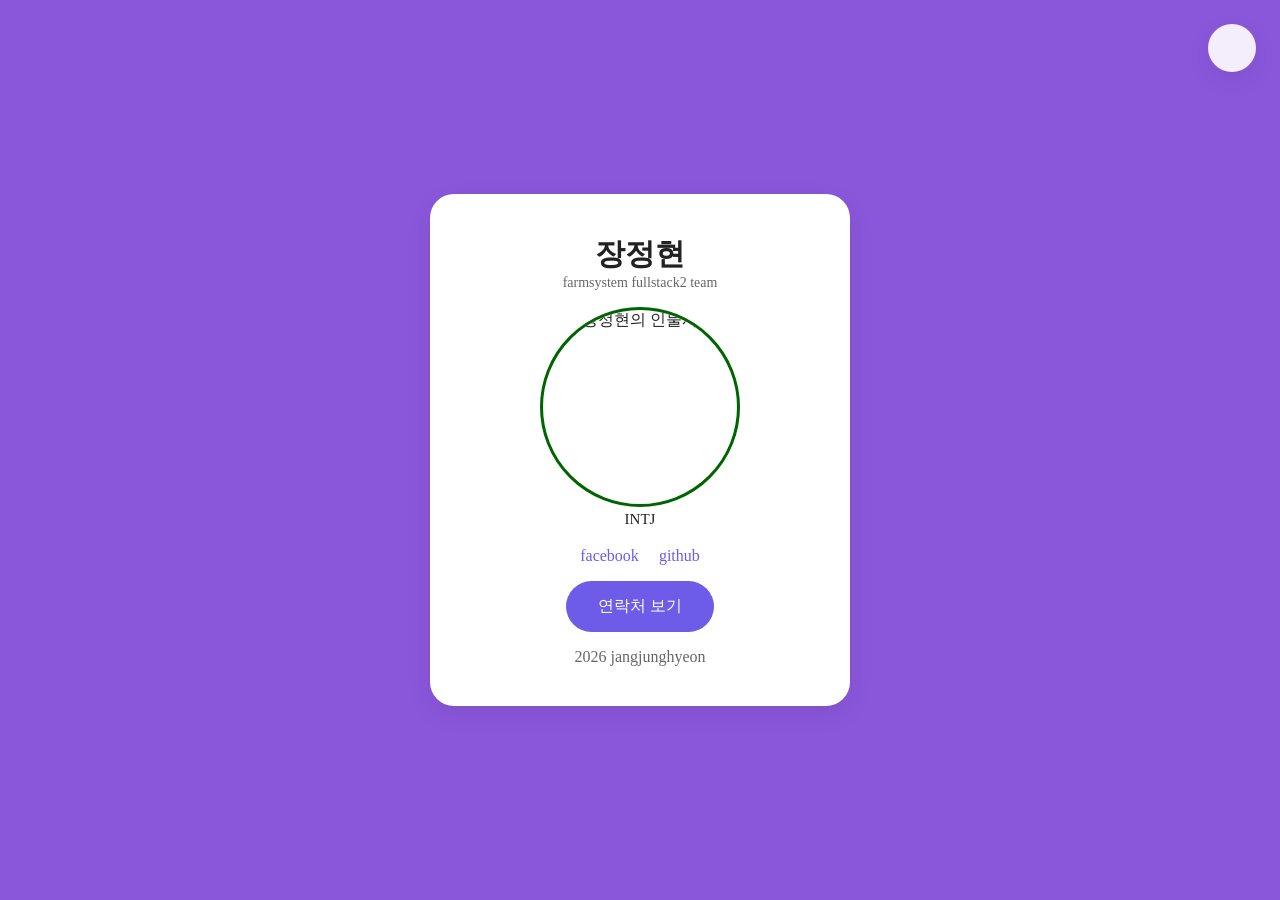
==== index.html @ 6a8e813a "0807-5" ====
<!DOCTYPE html>
<html lang="ko">
<head>
    <meta charset="UTF-8">
    <meta name="viewport" content="width=device-width, initial-scale=1.0">
    <title>장정현</title>
    <link rel="preconnect" href="https://fonts.googleapis.com">
    <link rel="preconnect" href="https://fonts.gstatic.com" crossorigin>
    <link href="https://fonts.googleapis.com/css2?family=Do+Hyeon&display=swap" rel="stylesheet">
    <link rel="stylesheet" href="style.css">
    <script src="https://kit.fontawesome.com/213cca295a.js" crossorigin="anonymous"></script>
</head>
<body>
    <button class="theme-btn" id="themeBtn" type="button" aria-label="다크모드 전환">
        <i class="fa-solid fa-moon" id="themeIcon"></i>
    </button>

    <main class="card">
        <header>
            <h1>장정현</h1>
            <p class="role">farmsystem fullstack2 team</p>
            <img src="https://avatars.githubusercontent.com/u/267660619?s=400&u=613a2b1f85c1d7637e55c83d1076c1d41c4d4c1c&v=4" alt="장정현의 인물사진" width="200" height="200">
        </header>
        <section class="bio">
            <p>INTJ</p>
        </section>

        <nav class="links">
            <a href="https://www.facebook.com/profile.php?id=100023778472588"><i class="fa-brands fa-facebook"></i> facebook</a>
            <a href="https://github.com/cheerbeershot"><i class="fa-brands fa-github"></i> github</a>
        </nav>

        <p><button class="btn" id="contanctBtn">연락처 보기</button></p>
        <footer> 2026 jangjunghyeon </footer>
    </main>

    <div class="modal" id="modal">
        <div class="modal__box">
            <h2>연락처</h2>
            <p>jhsimon7@gdu.ac.kr</p>
            <button id="closeBtn">닫기</button>
        </div>
    </div>

    <script src="script.js"></script>
</body>
</html>
---- style.css ----
/* 기본 여백·박스 모델 초기화 */
* {
  box-sizing: border-box;
  margin: 0;
  padding: 0;
}

/* 브랜드·배경·텍스트 색을 변수로 한곳에 모음 */
:root {
  --brand: #6C5CE7;
  --brand-hover: #4834d4;
  --text: #222222;
  --muted: #666666;
  --bg: #8a57db;
  --card-bg: #ffffff;
  --shadow: 0 8px 24px rgba(0, 0, 0, 0.08);
  --modal-bg: #ffffff;
  --theme-btn-bg: rgba(255, 255, 255, 0.9);
  --theme-btn-color: #222222;
}

/* 다크모드 색 변수 */
html.dark {
  --brand: #a29bfe;
  --brand-hover: #dfe6e9;
  --text: #f5f5f7;
  --muted: #b2bec3;
  --bg: #1a1a2e;
  --card-bg: #16213e;
  --shadow: 0 12px 40px rgba(0, 0, 0, 0.45);
  --modal-bg: #0f3460;
  --theme-btn-bg: rgba(22, 33, 62, 0.95);
  --theme-btn-color: #f5f5f7;
}

/* 페이지 배경·기본 글자색, 카드를 화면 가운데에 배치 */
body {
  background-color: var(--bg);
  color: var(--text);
  min-height: 100vh;
  display: flex;
  justify-content: center;
  align-items: center;
  transition: background-color 0.45s ease, color 0.45s ease;
}

/* 다크모드 토글 버튼 */
.theme-btn {
  position: fixed;
  top: 24px;
  right: 24px;
  z-index: 100;
  width: 48px;
  height: 48px;
  border: none;
  border-radius: 50%;
  background: var(--theme-btn-bg);
  color: var(--theme-btn-color);
  box-shadow: var(--shadow);
  cursor: pointer;
  font-size: 18px;
  transition: transform 0.35s ease, background-color 0.45s ease, color 0.45s ease, box-shadow 0.35s ease;
}

.theme-btn:hover {
  transform: scale(1.08) rotate(12deg);
}

.theme-btn.is-spinning i {
  animation: iconFlip 0.45s ease;
}

@keyframes iconFlip {
  from {
    transform: rotate(-90deg) scale(0.6);
    opacity: 0;
  }
  to {
    transform: rotate(0) scale(1);
    opacity: 1;
  }
}

/* 이름(제목) 글자 위계 */
h1 {
  font-size: 30px;
  font-weight: 700;
  animation: fadeUp 0.6s ease both;
  animation-delay: 0.1s;
}

/* 역할·한줄 소개: 작게, 흐린색 */
.role {
  font-size: 14px;
  color: var(--muted);
  transition: color 0.45s ease;
  animation: fadeUp 0.6s ease both;
  animation-delay: 0.2s;
}

/* h1, role, 프로필 사진 가운데 정렬 */
header {
  text-align: center;
}

/* 자기소개 본문 글자 크기·줄간격 */
.bio {
  font-size: 15px;
  line-height: 1.6;
  text-align: center;
  animation: fadeUp 0.6s ease both;
  animation-delay: 0.35s;
}

/* 자기소개 카드: 흰 배경, 여백, 둥근 모서리, 은은한 그림자 + 등장 애니메이션 */
.card {
  width: 100%;
  max-width: 420px;
  background-color: var(--card-bg);
  padding: 40px 32px;
  border-radius: 24px;
  box-shadow: var(--shadow);
  animation: cardIn 0.7s cubic-bezier(0.22, 1, 0.36, 1) both;
  transition: background-color 0.45s ease, box-shadow 0.45s ease, transform 0.35s ease;
}

.card:hover {
  transform: translateY(-4px);
  box-shadow: 0 18px 40px rgba(0, 0, 0, 0.18);
}

html.dark .card:hover {
  box-shadow: 0 18px 48px rgba(108, 92, 231, 0.25);
}

/* 페이지 진입 시 카드가 아래에서 부드럽게 올라오며 나타남 */
@keyframes cardIn {
  from {
    opacity: 0;
    transform: translateY(28px) scale(0.96);
  }
  to {
    opacity: 1;
    transform: translateY(0) scale(1);
  }
}

@keyframes fadeUp {
  from {
    opacity: 0;
    transform: translateY(12px);
  }
  to {
    opacity: 1;
    transform: translateY(0);
  }
}

/* 프로필 사진: 원형 + 진초록 테두리 */
header img {
  display: block;
  width: 200px;
  height: 200px;
  margin: 16px auto 0;
  border-radius: 50%;
  border: 3px solid #006400;
  object-fit: cover;
  animation: fadeUp 0.6s ease both;
  animation-delay: 0.28s;
  transition: transform 0.4s cubic-bezier(0.22, 1, 0.36, 1), box-shadow 0.4s ease, border-color 0.45s ease;
}

header img:hover {
  transform: scale(1.05) rotate(-2deg);
  box-shadow: 0 12px 28px rgba(0, 100, 0, 0.35);
}

html.dark header img {
  border-color: #00cec9;
}

html.dark header img:hover {
  box-shadow: 0 12px 28px rgba(0, 206, 201, 0.35);
}

/* 링크에 브랜드색 적용 + 가로 한 줄 배치 */
.links {
  color: var(--brand);
  display: flex;
  flex-direction: row;
  justify-content: center;
  gap: 20px;
  margin-top: 16px;
  animation: fadeUp 0.6s ease both;
  animation-delay: 0.42s;
}

/* 링크 밑줄 제거 + hover 색 변화 */
.links a {
  text-decoration: none;
  color: var(--brand);
  transition: color 0.2s ease, transform 0.25s ease;
}

.links a:hover {
  color: var(--brand-hover);
  transform: translateY(-2px);
}

/* 연락처 버튼: 브랜드색, 카드와 비슷한 둥근 모서리 */
.btn {
  color: #ffffff;
  background-color: var(--brand);
  border: none;
  border-radius: 999px;
  padding: 15px 32px;
  font-family: inherit;
  font-size: 16px;
  cursor: pointer;
  margin: 16px 0;
  transition: background-color 0.2s ease, transform 0.15s ease, box-shadow 0.15s ease;
  animation: fadeUp 0.6s ease both;
  animation-delay: 0.5s;
}

.btn:hover {
  background-color: var(--brand-hover);
  transform: translateY(-2px);
  box-shadow: 0 10px 24px rgba(108, 92, 231, 0.35);
}

/* 연락처 버튼 줄 가운데 정렬 */
.card > p {
  text-align: center;
}

/* footer 가운데 정렬 */
footer {
  text-align: center;
  color: var(--muted);
  transition: color 0.45s ease;
  animation: fadeUp 0.6s ease both;
  animation-delay: 0.58s;
}

/* 글자 선택 시 브랜드색 하이라이트 */
::selection {
  background-color: var(--brand);
  color: #ffffff;
}

/* 모달 오버레이: 기본은 숨김, 열릴 때 부드럽게 나타남 */
.modal {
  position: fixed;
  inset: 0;
  display: flex;
  justify-content: center;
  align-items: center;
  background: rgba(0, 0, 0, 0.5);
  opacity: 0;
  visibility: hidden;
  pointer-events: none;
  transition: opacity 0.3s ease, visibility 0.3s ease;
}

/* 모달 열림 상태 */
.modal.is-open {
  opacity: 1;
  visibility: visible;
  pointer-events: auto;
}

/* 모달 내용 박스 */
.modal__box {
  background: var(--modal-bg);
  color: var(--text);
  padding: 32px;
  border-radius: 20px;
  transform: translateY(16px) scale(0.94);
  transition: transform 0.35s cubic-bezier(0.22, 1, 0.36, 1), background-color 0.45s ease, color 0.45s ease;
  text-align: center;
}

/* 열릴 때 박스가 살짝 올라오며 확대 */
.modal.is-open .modal__box {
  transform: translateY(0) scale(1);
}

/* 모달 닫기 버튼 */
#closeBtn {
  display: block;
  margin: 16px auto 0;
  color: #ffffff;
  background-color: var(--brand);
  border: none;
  border-radius: 999px;
  padding: 10px 20px;
  font-family: inherit;
  cursor: pointer;
  transition: background-color 0.2s ease, transform 0.2s ease;
}

#closeBtn:hover {
  background-color: var(--brand-hover);
  transform: translateY(-2px);
}
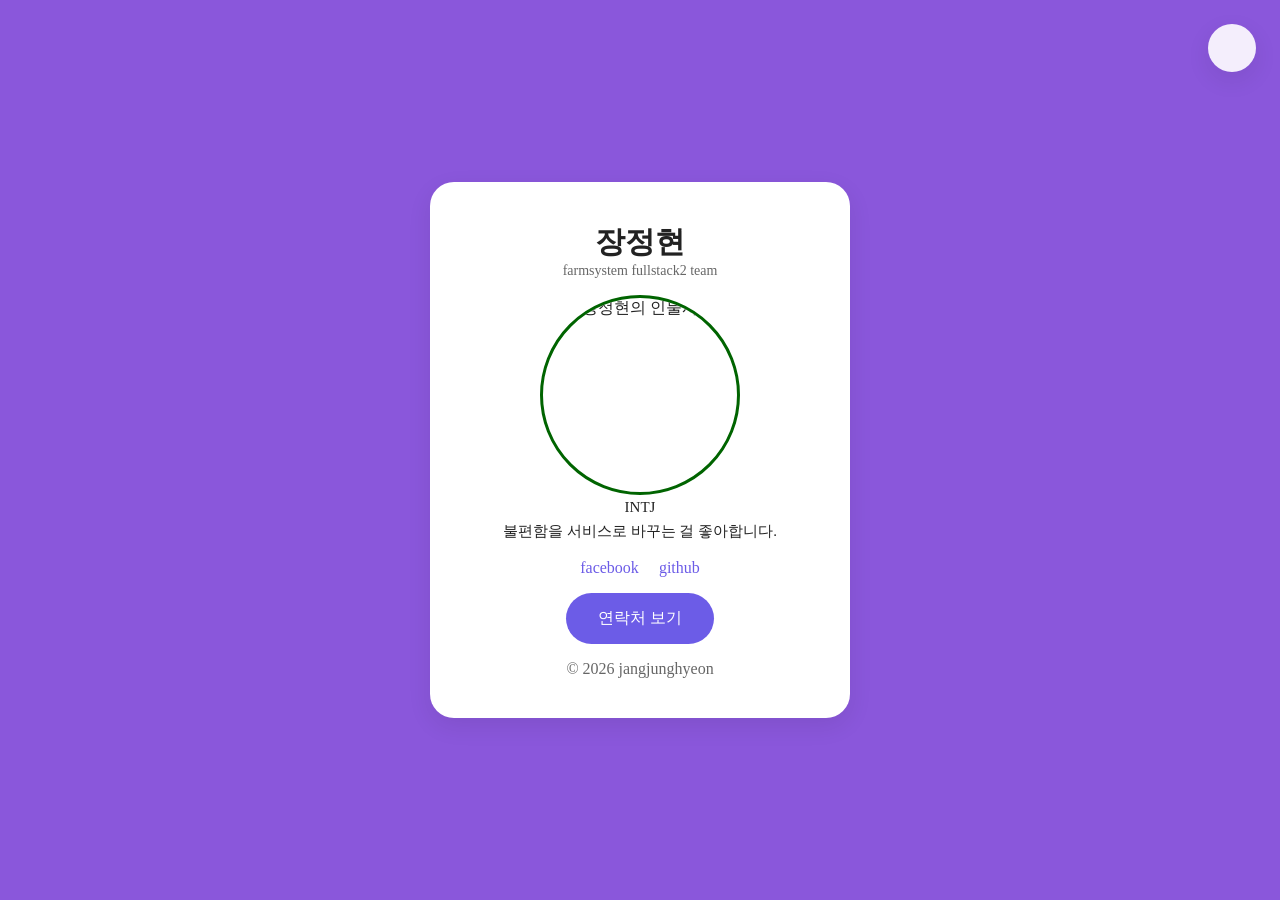
==== commit 72229b66: "0810 seo 추가" ====
--- a/index.html
+++ b/index.html
@@ -3,12 +3,61 @@
 <head>
     <meta charset="UTF-8">
     <meta name="viewport" content="width=device-width, initial-scale=1.0">
-    <title>장정현</title>
+
+    <!-- 검색엔진 기본 SEO -->
+    <title>장정현 · 바이브 미 프로젝트</title>
+    <meta name="description" content="불편함을 서비스로 바꾸는 걸 좋아합니다. 장정현의 자기소개 페이지 — farmsystem fullstack2 team.">
+    <meta name="author" content="장정현">
+    <meta name="robots" content="index, follow">
+    <meta name="googlebot" content="index, follow">
+    <meta name="theme-color" content="#6C5CE7">
+    <link rel="canonical" href="https://introduce-junghyeon.netlify.app/">
+
+    <!-- SNS 공유 카드용 (카톡·슬랙·페북·인스타) -->
+    <meta property="og:title" content="장정현 · 바이브 미 프로젝트">
+    <meta property="og:description" content="불편함을 서비스로 바꾸는 사람">
+    <meta property="og:image" content="https://introduce-junghyeon.netlify.app/og.png">
+    <meta property="og:image:alt" content="장정현 자기소개 페이지 미리보기">
+    <meta property="og:url" content="https://introduce-junghyeon.netlify.app/">
+    <meta property="og:type" content="website">
+    <meta property="og:locale" content="ko_KR">
+    <meta property="og:site_name" content="장정현 · 바이브 미">
+
+    <!-- 트위터/X용 -->
+    <meta name="twitter:card" content="summary_large_image">
+    <meta name="twitter:title" content="장정현 · 바이브 미 프로젝트">
+    <meta name="twitter:description" content="불편함을 서비스로 바꾸는 사람">
+    <meta name="twitter:image" content="https://introduce-junghyeon.netlify.app/og.png">
+
+    <!-- 파비콘 -->
+    <link rel="icon" href="image/fabi/favicon.ico" sizes="any">
+    <link rel="icon" type="image/svg+xml" href="image/fabi/favicon.svg">
+    <link rel="apple-touch-icon" sizes="180x180" href="image/fabi/apple-touch-icon.png">
+
+    <!-- 폰트·스타일 -->
     <link rel="preconnect" href="https://fonts.googleapis.com">
     <link rel="preconnect" href="https://fonts.gstatic.com" crossorigin>
     <link href="https://fonts.googleapis.com/css2?family=Do+Hyeon&display=swap" rel="stylesheet">
     <link rel="stylesheet" href="style.css">
     <script src="https://kit.fontawesome.com/213cca295a.js" crossorigin="anonymous"></script>
+
+    <!-- 구조화 데이터 (Google 검색용 JSON-LD) -->
+    <script type="application/ld+json">
+    {
+      "@context": "https://schema.org",
+      "@type": "Person",
+      "name": "장정현",
+      "url": "https://introduce-junghyeon.netlify.app/",
+      "image": "https://avatars.githubusercontent.com/u/267660619?s=400&u=613a2b1f85c1d7637e55c83d1076c1d41c4d4c1c&v=4",
+      "jobTitle": "farmsystem fullstack2 team",
+      "description": "불편함을 서비스로 바꾸는 걸 좋아합니다.",
+      "email": "mailto:jhsimon7@dgu.ac.kr",
+      "sameAs": [
+        "https://github.com/cheerbeershot",
+        "https://www.facebook.com/profile.php?id=100023778472588"
+      ]
+    }
+    </script>
 </head>
 <body>
     <button class="theme-btn" id="themeBtn" type="button" aria-label="다크모드 전환">
@@ -21,24 +70,27 @@
             <p class="role">farmsystem fullstack2 team</p>
             <img src="https://avatars.githubusercontent.com/u/267660619?s=400&u=613a2b1f85c1d7637e55c83d1076c1d41c4d4c1c&v=4" alt="장정현의 인물사진" width="200" height="200">
         </header>
-        <section class="bio">
+        <section class="bio" aria-label="소개">
             <p>INTJ</p>
+            <p>불편함을 서비스로 바꾸는 걸 좋아합니다.</p>
         </section>
 
-        <nav class="links">
-            <a href="https://www.facebook.com/profile.php?id=100023778472588"><i class="fa-brands fa-facebook"></i> facebook</a>
-            <a href="https://github.com/cheerbeershot"><i class="fa-brands fa-github"></i> github</a>
+        <nav class="links" aria-label="소셜 링크">
+            <a href="https://www.facebook.com/profile.php?id=100023778472588" rel="noopener noreferrer" target="_blank"><i class="fa-brands fa-facebook" aria-hidden="true"></i> facebook</a>
+            <a href="https://github.com/cheerbeershot" rel="noopener noreferrer" target="_blank"><i class="fa-brands fa-github" aria-hidden="true"></i> github</a>
         </nav>
 
-        <p><button class="btn" id="contanctBtn">연락처 보기</button></p>
-        <footer> 2026 jangjunghyeon </footer>
+        <p><button class="btn" id="contanctBtn" type="button">연락처 보기</button></p>
+        <footer>
+            <p>&copy; 2026 jangjunghyeon</p>
+        </footer>
     </main>
 
-    <div class="modal" id="modal">
+    <div class="modal" id="modal" role="dialog" aria-modal="true" aria-labelledby="modalTitle">
         <div class="modal__box">
-            <h2>연락처</h2>
-            <p>jhsimon7@gdu.ac.kr</p>
-            <button id="closeBtn">닫기</button>
+            <h2 id="modalTitle">연락처</h2>
+            <p><a href="mailto:jhsimon7@dgu.ac.kr">jhsimon7@dgu.ac.kr</a></p>
+            <button id="closeBtn" type="button">닫기</button>
         </div>
     </div>
 
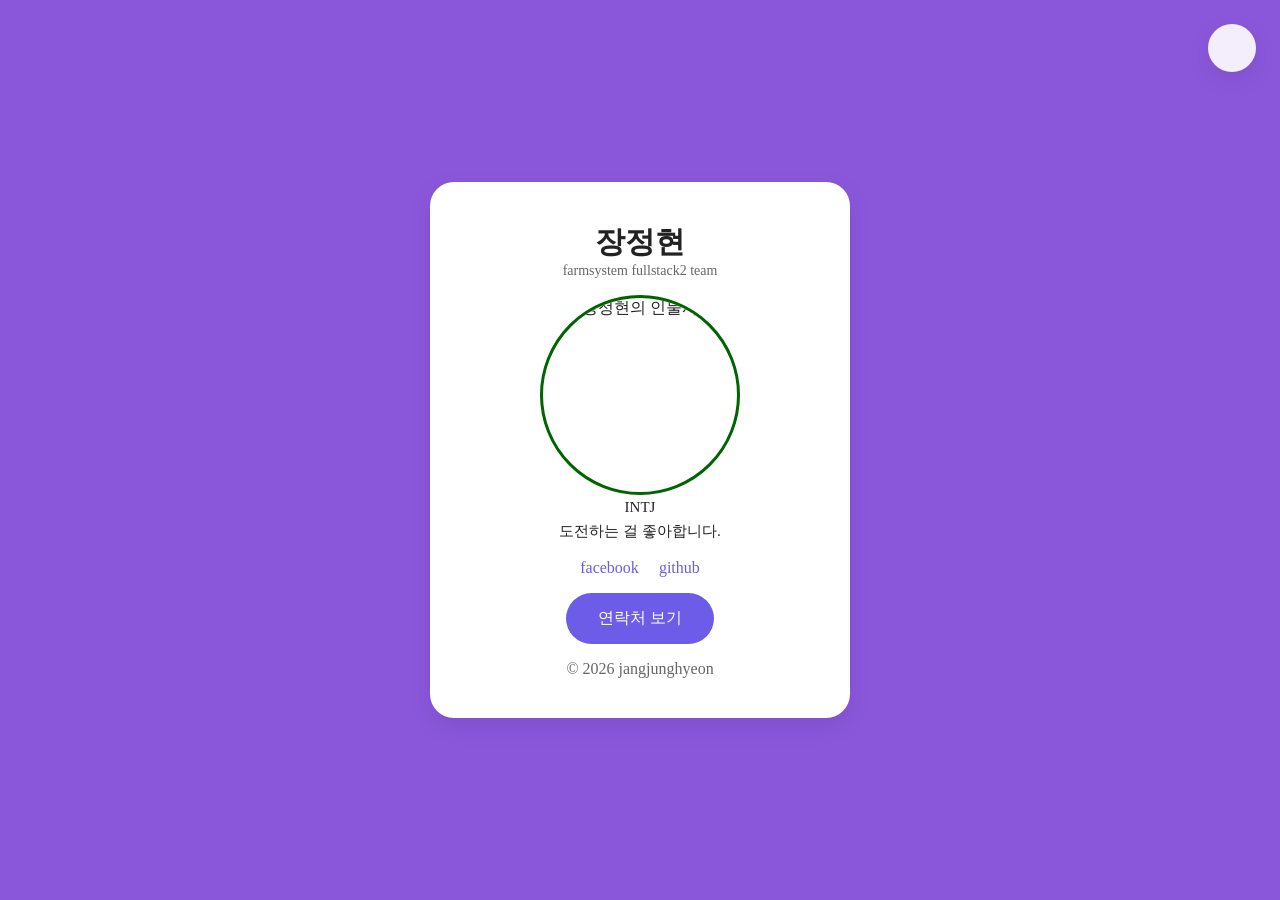
==== commit a149380e: "0810 멘트변경" ====
--- a/index.html
+++ b/index.html
@@ -3,6 +3,7 @@
 <head>
     <meta charset="UTF-8">
     <meta name="viewport" content="width=device-width, initial-scale=1.0">
+    <meta name="google-site-verification" content="JU6IenOJj4PbAO-xGolj_lJiib_bURybBRFEO8nTdXQ" />
 
     <!-- 검색엔진 기본 SEO -->
     <title>장정현 · 바이브 미 프로젝트</title>
@@ -33,6 +34,7 @@
     <link rel="icon" href="image/fabi/favicon.ico" sizes="any">
     <link rel="icon" type="image/svg+xml" href="image/fabi/favicon.svg">
     <link rel="apple-touch-icon" sizes="180x180" href="image/fabi/apple-touch-icon.png">
+    <link rel="manifest" href="manifest.json" />
 
     <!-- 폰트·스타일 -->
     <link rel="preconnect" href="https://fonts.googleapis.com">
@@ -72,7 +74,7 @@
         </header>
         <section class="bio" aria-label="소개">
             <p>INTJ</p>
-            <p>불편함을 서비스로 바꾸는 걸 좋아합니다.</p>
+            <p>도전하는 걸 좋아합니다.</p>
         </section>
 
         <nav class="links" aria-label="소셜 링크">
